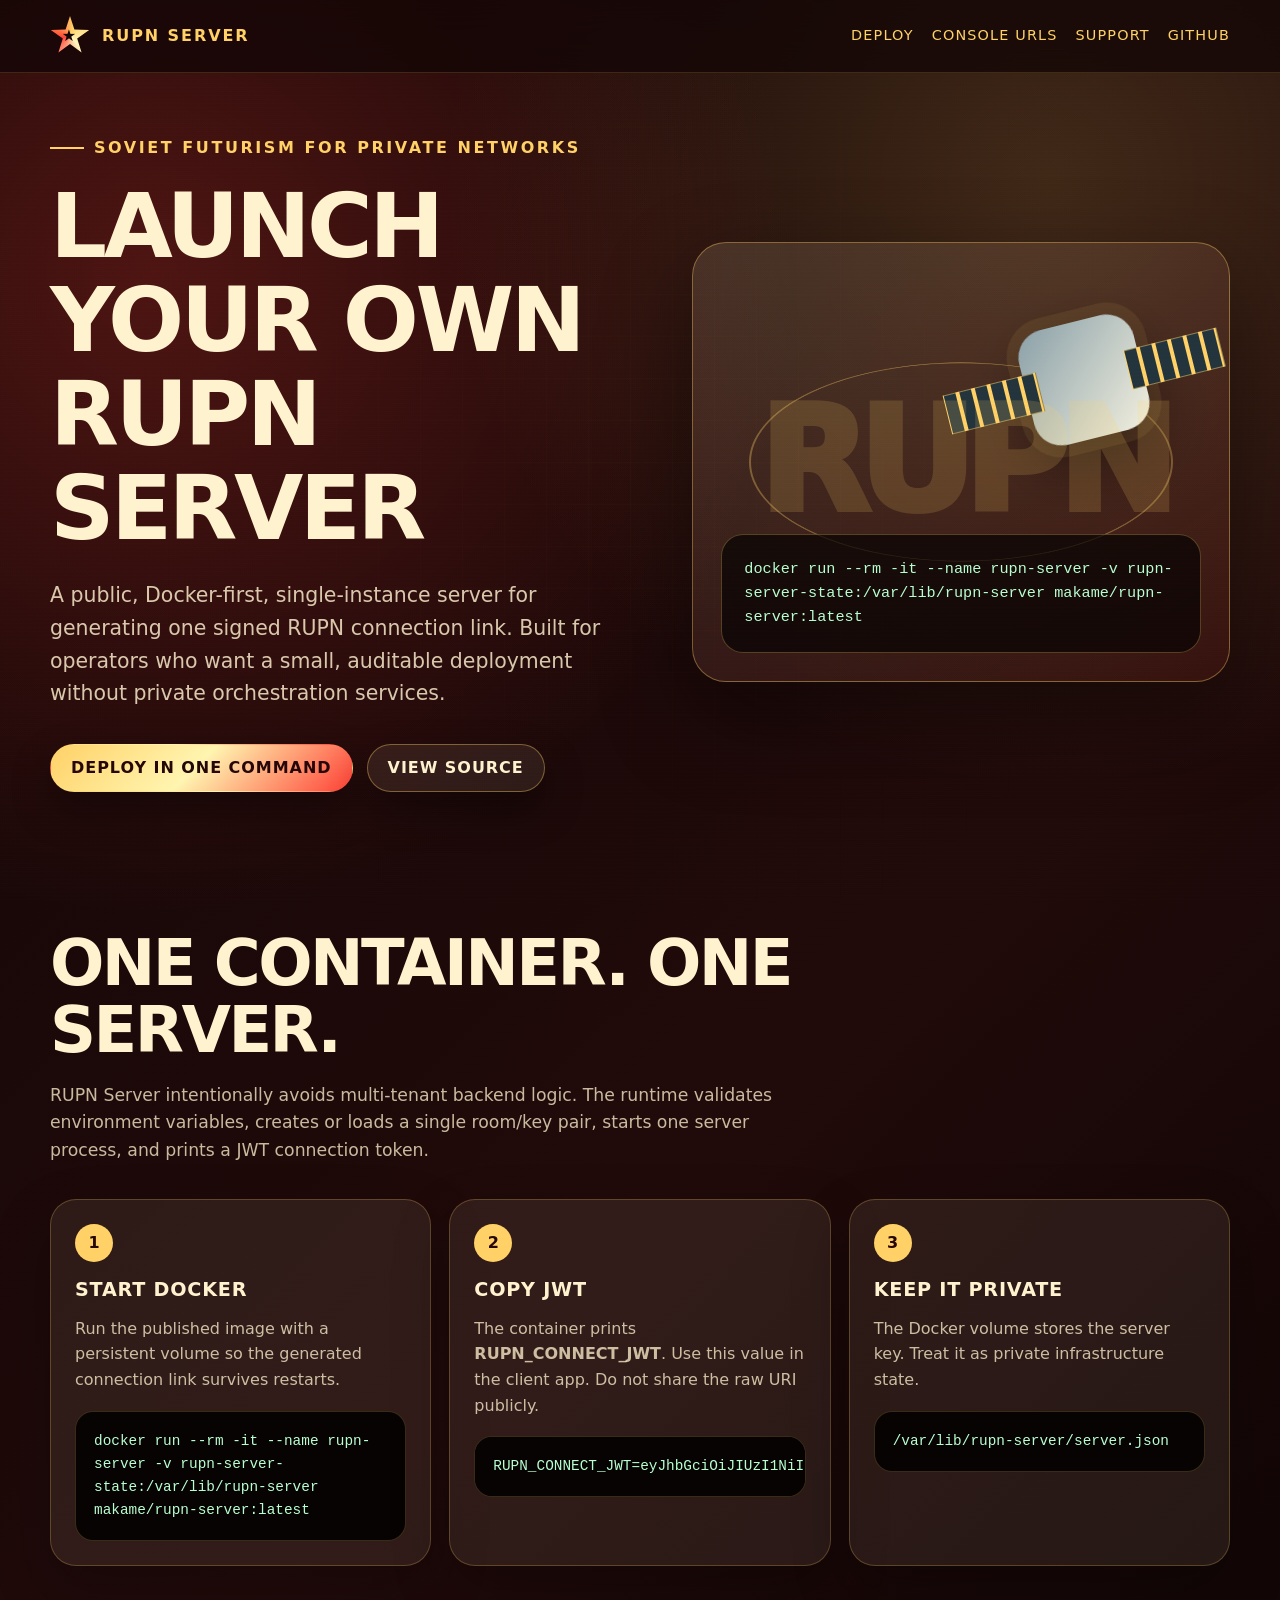
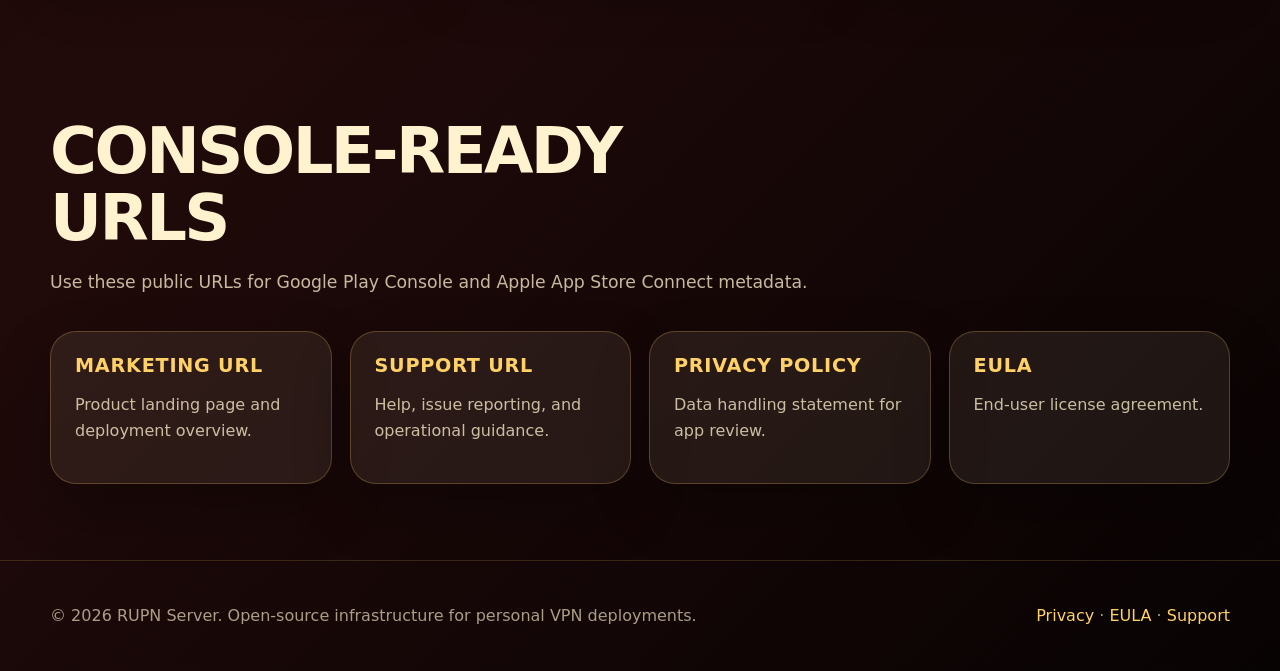
==== docs/index.html @ a25863ec "feat: add github pages landing site" ====
<!doctype html>
<html lang="en">
  <head>
    <meta charset="utf-8">
    <meta name="viewport" content="width=device-width, initial-scale=1">
    <title>RUPN Server — Personal VPN Infrastructure</title>
    <meta name="description" content="Run a single-instance RUPN server in Docker and generate a signed connection link for your client app.">
    <link rel="canonical" href="https://makamekm.github.io/ruvpn-server/">
    <link rel="stylesheet" href="./assets/styles.css">
  </head>
  <body>
    <header class="nav">
      <div class="container nav-inner">
        <a class="brand" href="./" aria-label="RUPN Server home"><span class="emblem">★</span><span>RUPN Server</span></a>
        <nav class="nav-links" aria-label="Primary navigation">
          <a href="#deploy">Deploy</a>
          <a href="#docs">Console URLs</a>
          <a href="./support/">Support</a>
          <a href="https://github.com/makamekm/ruvpn-server">GitHub</a>
        </nav>
      </div>
    </header>

    <main>
      <section class="hero">
        <div class="container hero-grid">
          <div>
            <div class="kicker">Soviet futurism for private networks</div>
            <h1>Launch your own RUPN server</h1>
            <p class="lead">A public, Docker-first, single-instance server for generating one signed RUPN connection link. Built for operators who want a small, auditable deployment without private orchestration services.</p>
            <div class="actions">
              <a class="button primary" href="#deploy">Deploy in one command</a>
              <a class="button" href="https://github.com/makamekm/ruvpn-server">View source</a>
            </div>
          </div>
          <div class="orbit-card" aria-label="Soviet futurist satellite illustration">
            <div class="satellite" aria-hidden="true"></div>
            <code class="terminal">docker run --rm -it --name rupn-server -v rupn-server-state:/var/lib/rupn-server makame/rupn-server:latest</code>
          </div>
        </div>
      </section>

      <section class="section" id="deploy">
        <div class="container">
          <div class="section-header">
            <h2>One container. One server.</h2>
            <p>RUPN Server intentionally avoids multi-tenant backend logic. The runtime validates environment variables, creates or loads a single room/key pair, starts one server process, and prints a JWT connection token.</p>
          </div>
          <div class="cards">
            <article class="card">
              <span class="card-number">1</span>
              <h3>Start Docker</h3>
              <p>Run the published image with a persistent volume so the generated connection link survives restarts.</p>
              <code class="command">docker run --rm -it --name rupn-server -v rupn-server-state:/var/lib/rupn-server makame/rupn-server:latest</code>
            </article>
            <article class="card">
              <span class="card-number">2</span>
              <h3>Copy JWT</h3>
              <p>The container prints <strong>RUPN_CONNECT_JWT</strong>. Use this value in the client app. Do not share the raw URI publicly.</p>
              <code class="command">RUPN_CONNECT_JWT=eyJhbGciOiJIUzI1NiIs...</code>
            </article>
            <article class="card">
              <span class="card-number">3</span>
              <h3>Keep it private</h3>
              <p>The Docker volume stores the server key. Treat it as private infrastructure state.</p>
              <code class="command">/var/lib/rupn-server/server.json</code>
            </article>
          </div>
        </div>
      </section>

      <section class="section" id="docs">
        <div class="container">
          <div class="section-header">
            <h2>Console-ready URLs</h2>
            <p>Use these public URLs for Google Play Console and Apple App Store Connect metadata.</p>
          </div>
          <div class="doc-grid">
            <a class="doc-card" href="./">
              <h3>Marketing URL</h3>
              <p>Product landing page and deployment overview.</p>
            </a>
            <a class="doc-card" href="./support/">
              <h3>Support URL</h3>
              <p>Help, issue reporting, and operational guidance.</p>
            </a>
            <a class="doc-card" href="./privacy/">
              <h3>Privacy Policy</h3>
              <p>Data handling statement for app review.</p>
            </a>
            <a class="doc-card" href="./eula/">
              <h3>EULA</h3>
              <p>End-user license agreement.</p>
            </a>
          </div>
        </div>
      </section>
    </main>

    <footer class="footer">
      <div class="container footer-inner">
        <span>© 2026 RUPN Server. Open-source infrastructure for personal VPN deployments.</span>
        <span><a href="./privacy/">Privacy</a> · <a href="./eula/">EULA</a> · <a href="./support/">Support</a></span>
      </div>
    </footer>
  </body>
</html>
---- docs/assets/styles.css ----
:root {
  --bg: #130606;
  --bg-2: #210a0a;
  --red: #d7261e;
  --red-2: #ff4136;
  --gold: #ffd166;
  --cream: #fff2cf;
  --steel: #8aa0a8;
  --dark-steel: #263238;
  --panel: rgba(255, 242, 207, 0.08);
  --panel-strong: rgba(255, 242, 207, 0.14);
  --border: rgba(255, 209, 102, 0.38);
  --shadow: rgba(0, 0, 0, 0.38);
  --max: 1180px;
  color-scheme: dark;
}

* {
  box-sizing: border-box;
}

html {
  scroll-behavior: smooth;
}

body {
  margin: 0;
  min-height: 100vh;
  background:
    radial-gradient(circle at 12% 12%, rgba(255, 65, 54, 0.24), transparent 28%),
    radial-gradient(circle at 82% 8%, rgba(255, 209, 102, 0.16), transparent 26%),
    linear-gradient(135deg, var(--bg), var(--bg-2) 52%, #080303);
  color: var(--cream);
  font-family: Inter, ui-sans-serif, system-ui, -apple-system, BlinkMacSystemFont, "Segoe UI", sans-serif;
  line-height: 1.6;
  overflow-x: hidden;
}

body::before {
  content: "";
  position: fixed;
  inset: 0;
  pointer-events: none;
  opacity: 0.28;
  background-image:
    linear-gradient(rgba(255, 209, 102, 0.08) 1px, transparent 1px),
    linear-gradient(90deg, rgba(255, 209, 102, 0.08) 1px, transparent 1px);
  background-size: 42px 42px;
  mask-image: radial-gradient(circle at center, black, transparent 78%);
}

body::after {
  content: "";
  position: fixed;
  inset: 0;
  pointer-events: none;
  background: repeating-linear-gradient(0deg, rgba(255, 255, 255, 0.035), rgba(255, 255, 255, 0.035) 1px, transparent 1px, transparent 4px);
  mix-blend-mode: overlay;
  opacity: 0.22;
}

a {
  color: var(--gold);
  text-decoration: none;
}

a:hover {
  color: var(--cream);
}

.container {
  width: min(100% - 32px, var(--max));
  margin: 0 auto;
}

.nav {
  position: sticky;
  top: 0;
  z-index: 10;
  backdrop-filter: blur(18px);
  background: rgba(19, 6, 6, 0.76);
  border-bottom: 1px solid rgba(255, 209, 102, 0.16);
}

.nav-inner {
  min-height: 72px;
  display: flex;
  align-items: center;
  justify-content: space-between;
  gap: 24px;
}

.brand {
  display: inline-flex;
  align-items: center;
  gap: 12px;
  font-weight: 900;
  letter-spacing: 0.12em;
  text-transform: uppercase;
}

.emblem {
  width: 40px;
  height: 40px;
  display: grid;
  place-items: center;
  color: var(--bg);
  background: conic-gradient(from 18deg, var(--gold), #fff7bf, var(--red-2), var(--gold));
  clip-path: polygon(50% 0%, 61% 34%, 98% 35%, 68% 56%, 79% 91%, 50% 70%, 21% 91%, 32% 56%, 2% 35%, 39% 34%);
  filter: drop-shadow(0 10px 22px rgba(255, 65, 54, 0.3));
}

.nav-links {
  display: flex;
  align-items: center;
  gap: 18px;
  font-size: 0.9rem;
  text-transform: uppercase;
  letter-spacing: 0.08em;
}

.hero {
  position: relative;
  padding: 58px 0 62px;
}

.hero-grid {
  display: grid;
  grid-template-columns: minmax(0, 1.05fr) minmax(320px, 0.95fr);
  gap: 48px;
  align-items: center;
}

.kicker {
  display: inline-flex;
  align-items: center;
  gap: 10px;
  margin-bottom: 18px;
  color: var(--gold);
  font-weight: 800;
  letter-spacing: 0.16em;
  text-transform: uppercase;
}

.kicker::before {
  content: "";
  width: 34px;
  height: 2px;
  background: var(--gold);
}

h1,
h2,
h3 {
  margin: 0;
  line-height: 1.05;
  letter-spacing: -0.04em;
}

h1 {
  max-width: 760px;
  font-size: clamp(3rem, 7vw, 6.4rem);
  text-transform: uppercase;
}

h2 {
  font-size: clamp(2.1rem, 5vw, 4.2rem);
  text-transform: uppercase;
}

h3 {
  font-size: 1.2rem;
  text-transform: uppercase;
  letter-spacing: 0.04em;
}

.lead {
  max-width: 680px;
  margin: 24px 0 0;
  color: rgba(255, 242, 207, 0.82);
  font-size: clamp(1.05rem, 2vw, 1.28rem);
}

.actions {
  display: flex;
  flex-wrap: wrap;
  gap: 14px;
  margin-top: 34px;
}

.button {
  display: inline-flex;
  align-items: center;
  justify-content: center;
  min-height: 48px;
  padding: 0 20px;
  border: 1px solid var(--border);
  border-radius: 999px;
  color: var(--cream);
  background: rgba(255, 242, 207, 0.08);
  box-shadow: 0 18px 38px var(--shadow);
  font-weight: 800;
  letter-spacing: 0.06em;
  text-transform: uppercase;
}

.button.primary {
  color: #240706;
  background: linear-gradient(135deg, var(--gold), #fff5b0 48%, var(--red-2));
  border-color: transparent;
}

.button:hover {
  transform: translateY(-2px);
}

.orbit-card {
  position: relative;
  min-height: 440px;
  border: 1px solid var(--border);
  border-radius: 34px;
  background: linear-gradient(145deg, rgba(255, 242, 207, 0.12), rgba(255, 65, 54, 0.08));
  box-shadow: 0 36px 90px rgba(0, 0, 0, 0.42);
  overflow: hidden;
}

.orbit-card::before {
  content: "";
  position: absolute;
  width: 420px;
  height: 420px;
  left: 50%;
  top: 50%;
  border: 2px solid rgba(255, 209, 102, 0.34);
  border-radius: 50%;
  transform: translate(-50%, -50%) rotateX(62deg);
}

.orbit-card::after {
  content: "RUPN";
  position: absolute;
  left: 50%;
  top: 50%;
  transform: translate(-50%, -50%);
  color: rgba(255, 209, 102, 0.16);
  font-size: clamp(5rem, 12vw, 9rem);
  font-weight: 1000;
  letter-spacing: -0.08em;
}

.satellite {
  position: absolute;
  width: 118px;
  height: 118px;
  right: 16%;
  top: 18%;
  border-radius: 28px;
  background: linear-gradient(135deg, var(--steel), #f3f0df);
  box-shadow: 0 0 0 12px rgba(255, 209, 102, 0.08), 0 24px 60px rgba(0, 0, 0, 0.45);
  transform: rotate(-14deg);
}

.satellite::before,
.satellite::after {
  content: "";
  position: absolute;
  top: 40px;
  width: 94px;
  height: 38px;
  background: repeating-linear-gradient(90deg, #24343d 0 12px, #ffd166 12px 16px);
  border: 1px solid rgba(255, 209, 102, 0.5);
}

.satellite::before {
  right: 104px;
}

.satellite::after {
  left: 104px;
}

.terminal {
  position: absolute;
  left: 28px;
  right: 28px;
  bottom: 28px;
  padding: 22px;
  border: 1px solid rgba(255, 209, 102, 0.28);
  border-radius: 22px;
  background: rgba(8, 3, 3, 0.72);
  font-family: "SFMono-Regular", Consolas, "Liberation Mono", monospace;
  color: #b8ffcf;
  font-size: 0.95rem;
}

.section {
  padding: 76px 0;
}

.section-header {
  max-width: 760px;
  margin-bottom: 34px;
}

.section-header p {
  color: rgba(255, 242, 207, 0.76);
  font-size: 1.08rem;
}

.cards {
  display: grid;
  grid-template-columns: repeat(3, minmax(0, 1fr));
  gap: 18px;
}

.card,
.doc-card,
.policy-page {
  border: 1px solid rgba(255, 209, 102, 0.24);
  border-radius: 26px;
  background: var(--panel);
  box-shadow: 0 24px 58px rgba(0, 0, 0, 0.24);
}

.card,
.doc-card {
  padding: 24px;
}

.card p,
.doc-card p,
.policy-page p,
.policy-page li {
  color: rgba(255, 242, 207, 0.76);
}

.card-number {
  display: inline-grid;
  place-items: center;
  width: 38px;
  height: 38px;
  margin-bottom: 18px;
  border-radius: 50%;
  color: #260807;
  background: var(--gold);
  font-weight: 900;
}

.command {
  display: block;
  margin-top: 18px;
  padding: 18px;
  border-radius: 18px;
  overflow-x: auto;
  color: #b8ffcf;
  background: #070303;
  border: 1px solid rgba(255, 209, 102, 0.2);
  font-size: 0.9rem;
}

.doc-grid {
  display: grid;
  grid-template-columns: repeat(4, minmax(0, 1fr));
  gap: 18px;
}

.footer {
  padding: 42px 0;
  border-top: 1px solid rgba(255, 209, 102, 0.16);
  color: rgba(255, 242, 207, 0.64);
}

.footer-inner {
  display: flex;
  justify-content: space-between;
  gap: 24px;
  flex-wrap: wrap;
}

.policy-page {
  margin: 72px auto;
  padding: clamp(24px, 5vw, 54px);
  max-width: 920px;
}

.policy-page h1 {
  font-size: clamp(2.2rem, 6vw, 4.6rem);
}

.policy-page h2 {
  margin-top: 36px;
  font-size: 1.35rem;
  letter-spacing: 0.02em;
}

.policy-page .updated {
  color: var(--gold);
  font-weight: 800;
  text-transform: uppercase;
  letter-spacing: 0.08em;
}

@media (max-width: 900px) {
  .hero-grid,
  .cards,
  .doc-grid {
    grid-template-columns: 1fr;
  }

  .orbit-card {
    min-height: 390px;
  }

  .nav-inner {
    align-items: flex-start;
    flex-direction: column;
    padding: 18px 0;
  }

  .nav-links {
    flex-wrap: wrap;
  }
}

@media (max-width: 560px) {
  .container {
    width: min(100% - 22px, var(--max));
  }

  .hero {
    padding-top: 54px;
  }

  .nav-links {
    gap: 12px;
    font-size: 0.78rem;
  }

  .button {
    width: 100%;
  }

  .satellite {
    right: 12%;
    transform: scale(0.75) rotate(-14deg);
  }

  .terminal {
    left: 16px;
    right: 16px;
    bottom: 16px;
    font-size: 0.76rem;
  }
}
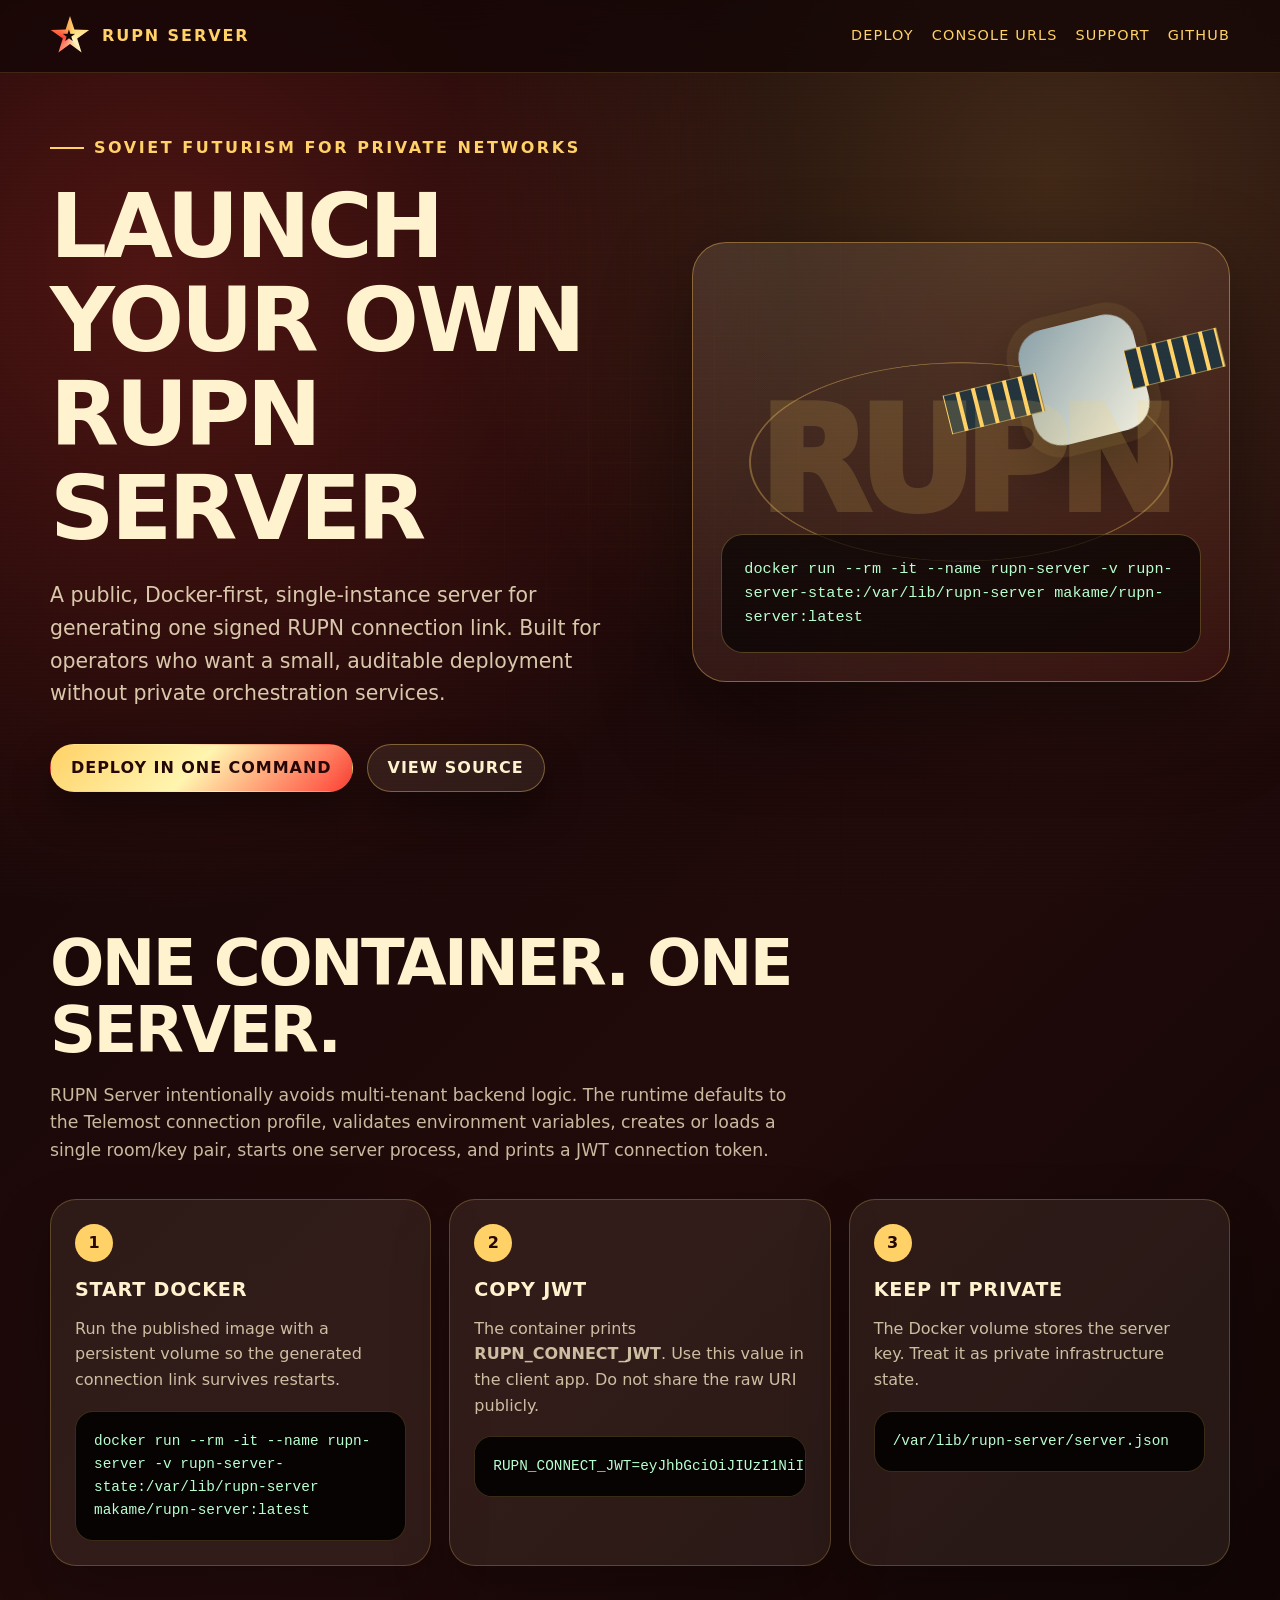
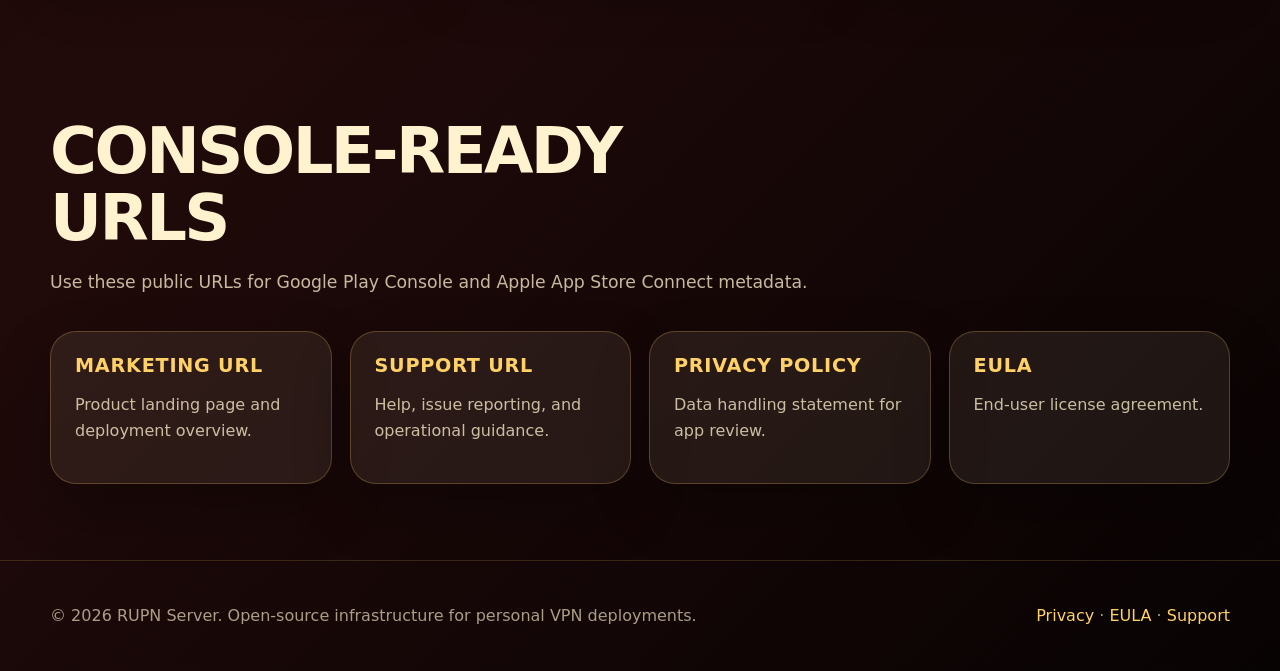
==== commit 518eaad5: "Document telemost as default connection type" ====
--- a/docs/index.html
+++ b/docs/index.html
@@ -44,7 +44,7 @@
         <div class="container">
           <div class="section-header">
             <h2>One container. One server.</h2>
-            <p>RUPN Server intentionally avoids multi-tenant backend logic. The runtime validates environment variables, creates or loads a single room/key pair, starts one server process, and prints a JWT connection token.</p>
+            <p>RUPN Server intentionally avoids multi-tenant backend logic. The runtime defaults to the Telemost connection profile, validates environment variables, creates or loads a single room/key pair, starts one server process, and prints a JWT connection token.</p>
           </div>
           <div class="cards">
             <article class="card">
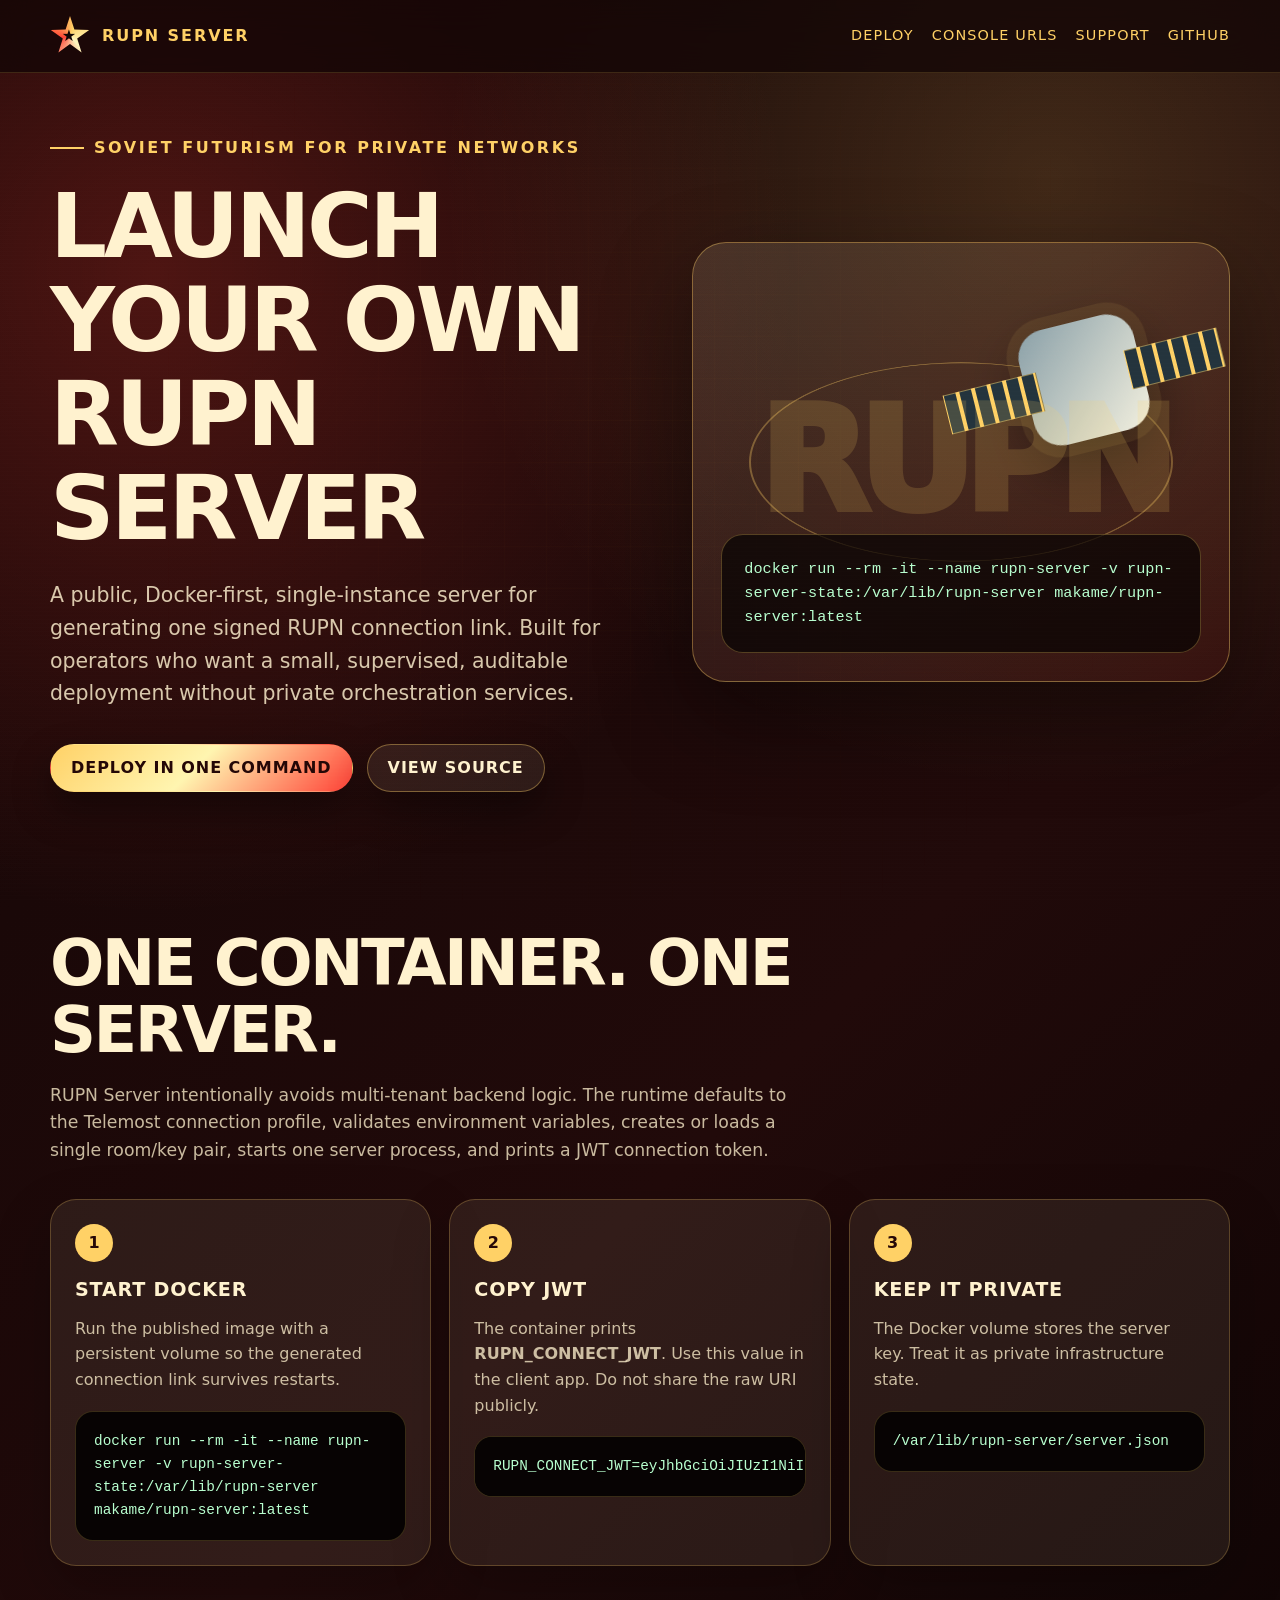
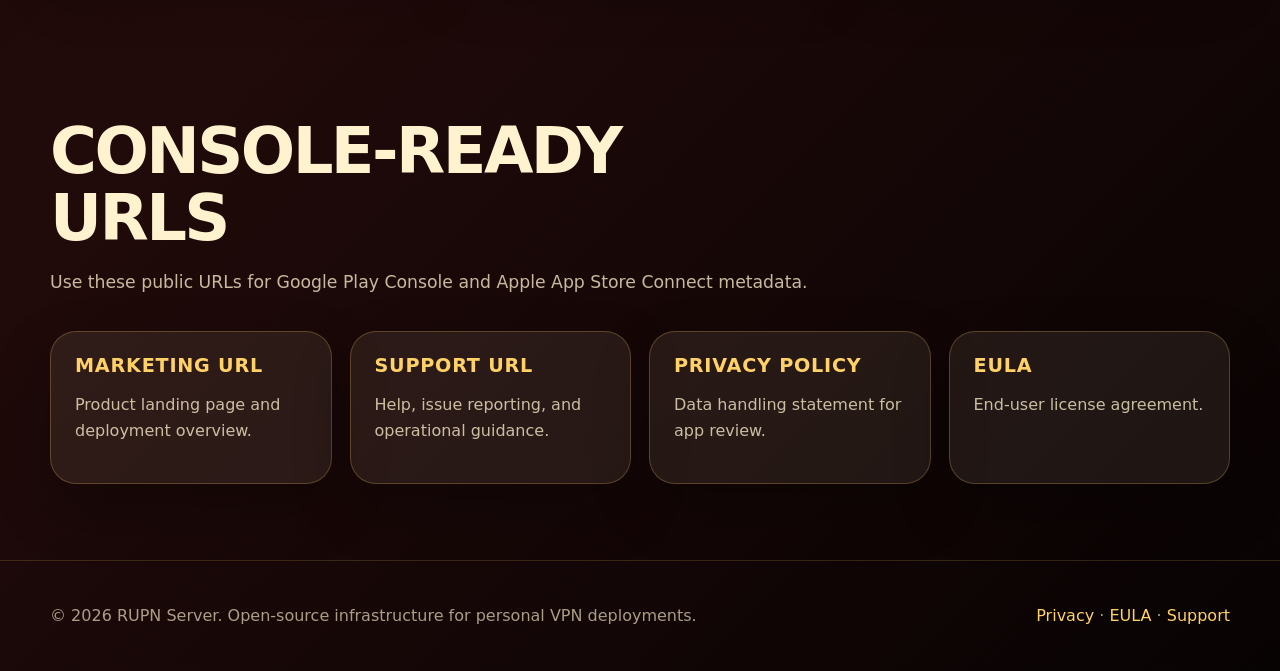
==== commit 5f28b182: "feat: supervise single-node server process" ====
--- a/docs/index.html
+++ b/docs/index.html
@@ -27,7 +27,7 @@
           <div>
             <div class="kicker">Soviet futurism for private networks</div>
             <h1>Launch your own RUPN server</h1>
-            <p class="lead">A public, Docker-first, single-instance server for generating one signed RUPN connection link. Built for operators who want a small, auditable deployment without private orchestration services.</p>
+            <p class="lead">A public, Docker-first, single-instance server for generating one signed RUPN connection link. Built for operators who want a small, supervised, auditable deployment without private orchestration services.</p>
             <div class="actions">
               <a class="button primary" href="#deploy">Deploy in one command</a>
               <a class="button" href="https://github.com/makamekm/ruvpn-server">View source</a>
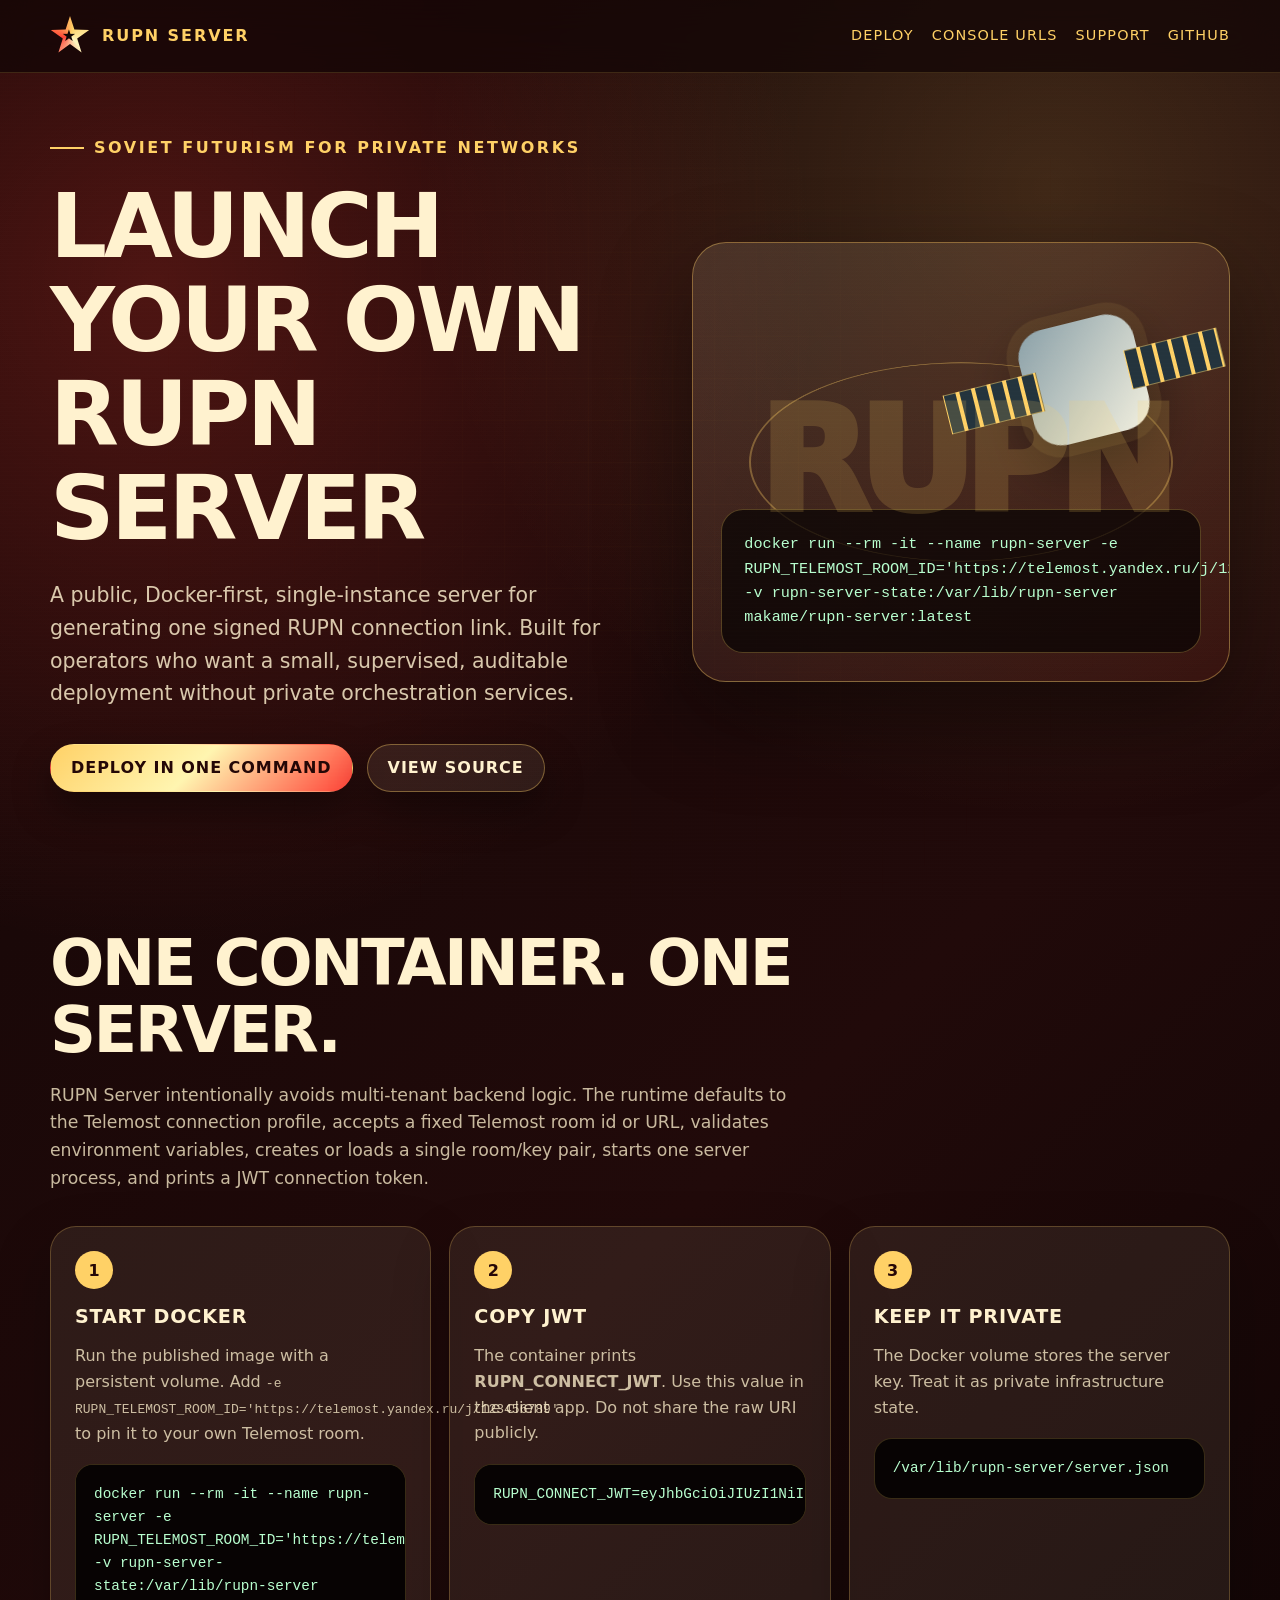
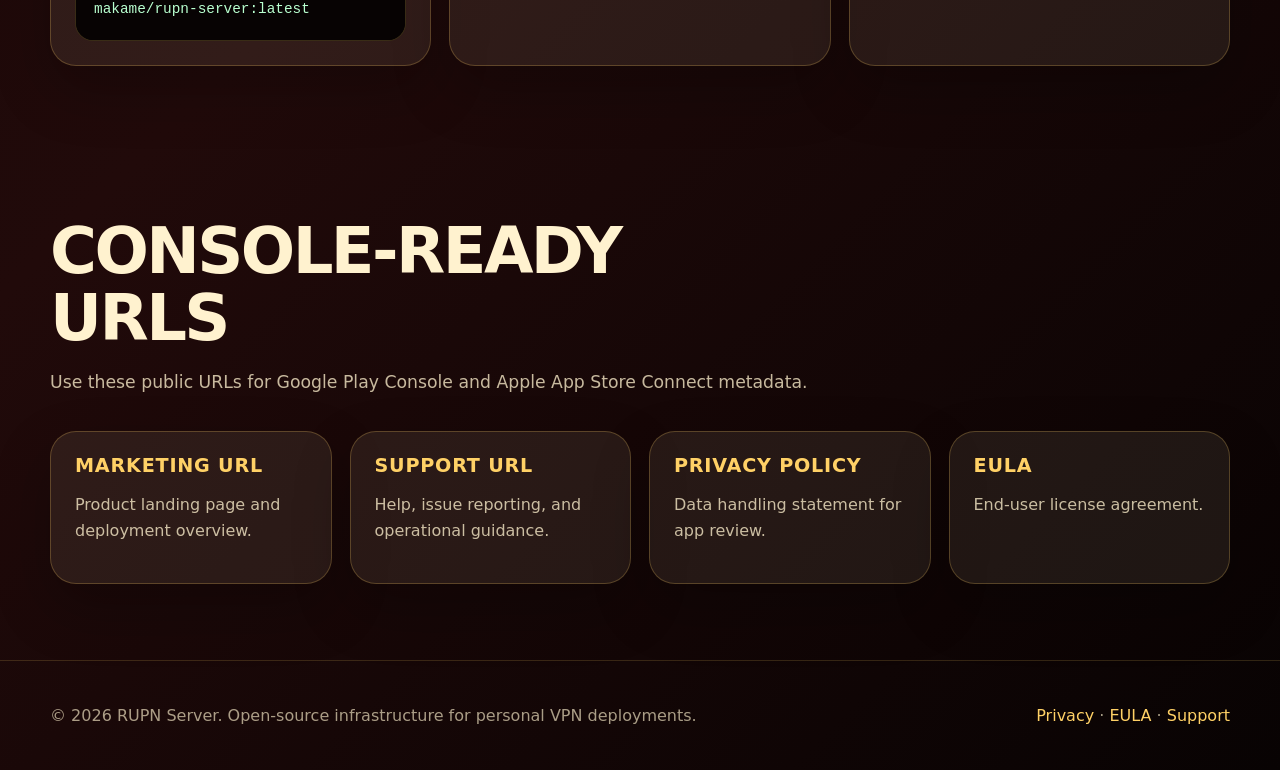
==== commit d3e92e21: "Sync public server runtime with Telemost VP8 recovery contract" ====
--- a/docs/index.html
+++ b/docs/index.html
@@ -35,7 +35,7 @@
           </div>
           <div class="orbit-card" aria-label="Soviet futurist satellite illustration">
             <div class="satellite" aria-hidden="true"></div>
-            <code class="terminal">docker run --rm -it --name rupn-server -v rupn-server-state:/var/lib/rupn-server makame/rupn-server:latest</code>
+            <code class="terminal">docker run --rm -it --name rupn-server -e RUPN_TELEMOST_ROOM_ID='https://telemost.yandex.ru/j/123456789' -v rupn-server-state:/var/lib/rupn-server makame/rupn-server:latest</code>
           </div>
         </div>
       </section>
@@ -44,14 +44,14 @@
         <div class="container">
           <div class="section-header">
             <h2>One container. One server.</h2>
-            <p>RUPN Server intentionally avoids multi-tenant backend logic. The runtime defaults to the Telemost connection profile, validates environment variables, creates or loads a single room/key pair, starts one server process, and prints a JWT connection token.</p>
+            <p>RUPN Server intentionally avoids multi-tenant backend logic. The runtime defaults to the Telemost connection profile, accepts a fixed Telemost room id or URL, validates environment variables, creates or loads a single room/key pair, starts one server process, and prints a JWT connection token.</p>
           </div>
           <div class="cards">
             <article class="card">
               <span class="card-number">1</span>
               <h3>Start Docker</h3>
-              <p>Run the published image with a persistent volume so the generated connection link survives restarts.</p>
-              <code class="command">docker run --rm -it --name rupn-server -v rupn-server-state:/var/lib/rupn-server makame/rupn-server:latest</code>
+              <p>Run the published image with a persistent volume. Add <code>-e RUPN_TELEMOST_ROOM_ID='https://telemost.yandex.ru/j/123456789'</code> to pin it to your own Telemost room.</p>
+              <code class="command">docker run --rm -it --name rupn-server -e RUPN_TELEMOST_ROOM_ID='https://telemost.yandex.ru/j/123456789' -v rupn-server-state:/var/lib/rupn-server makame/rupn-server:latest</code>
             </article>
             <article class="card">
               <span class="card-number">2</span>
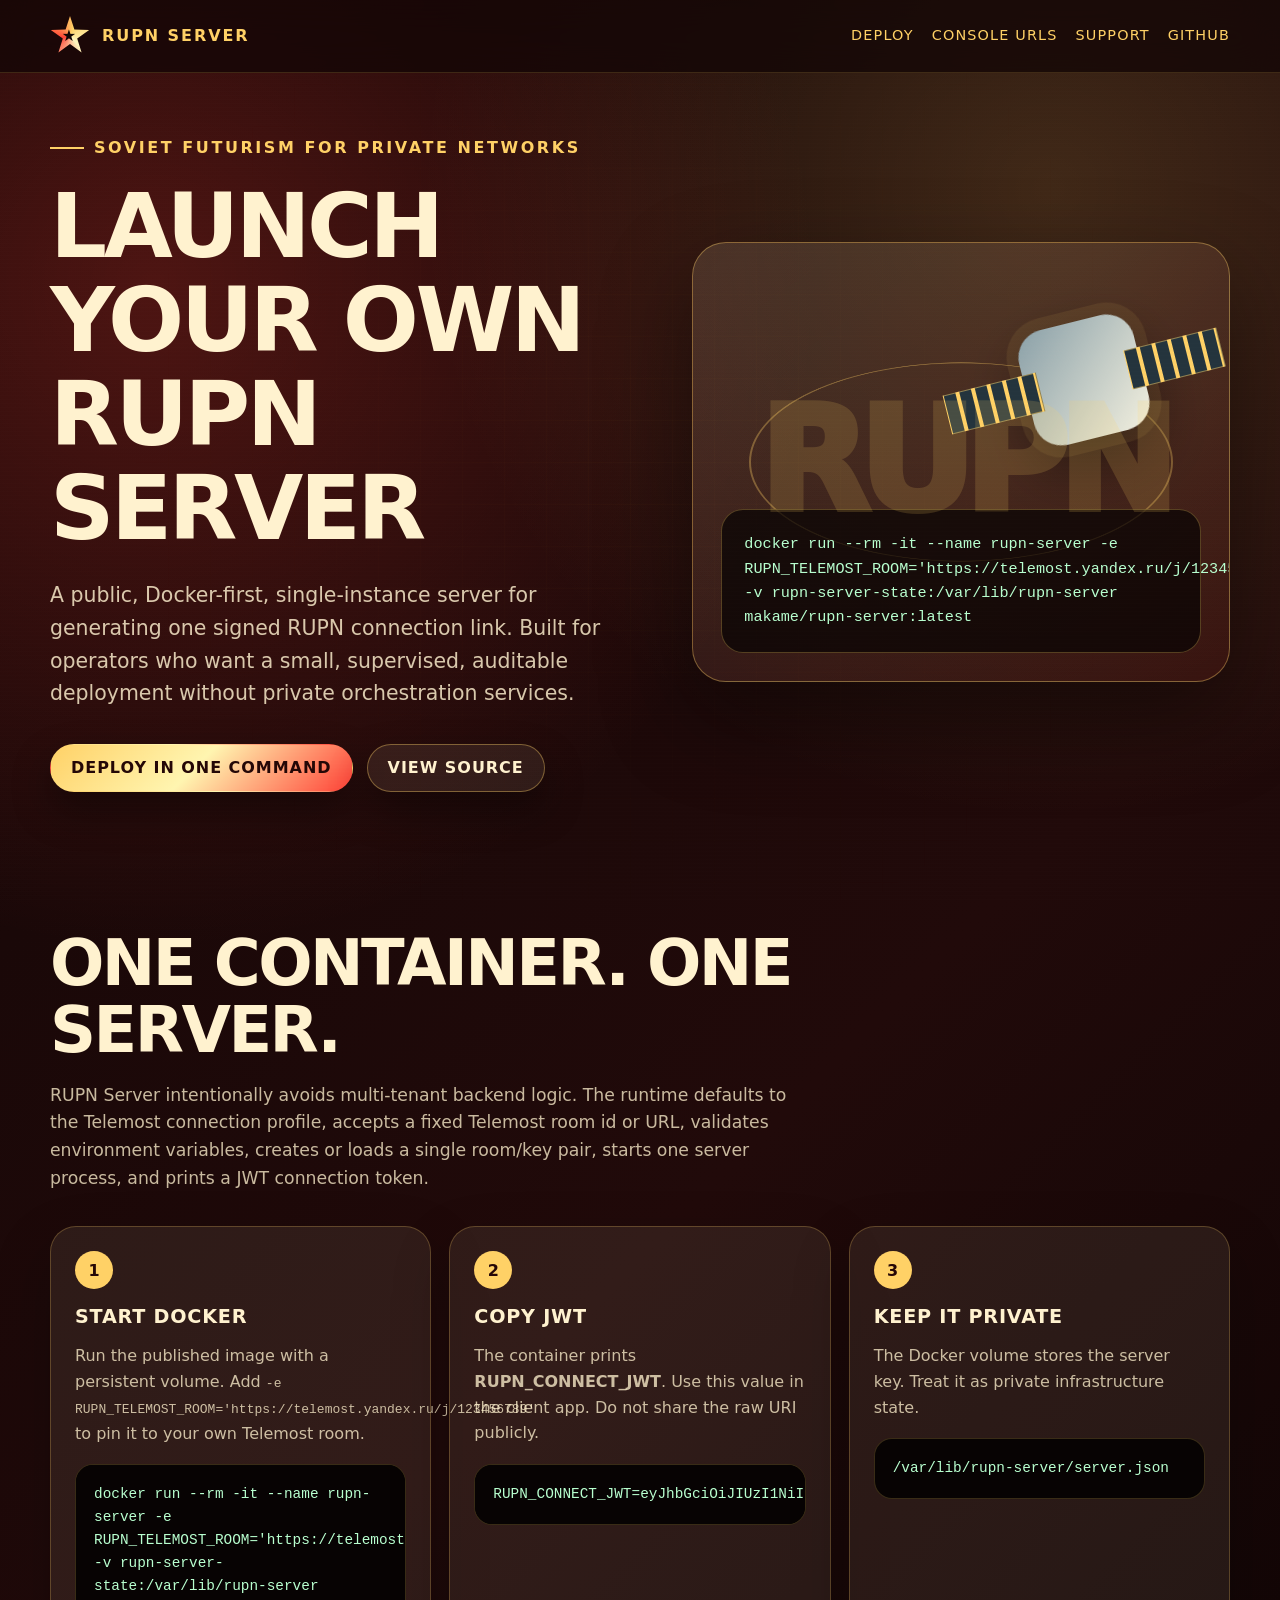
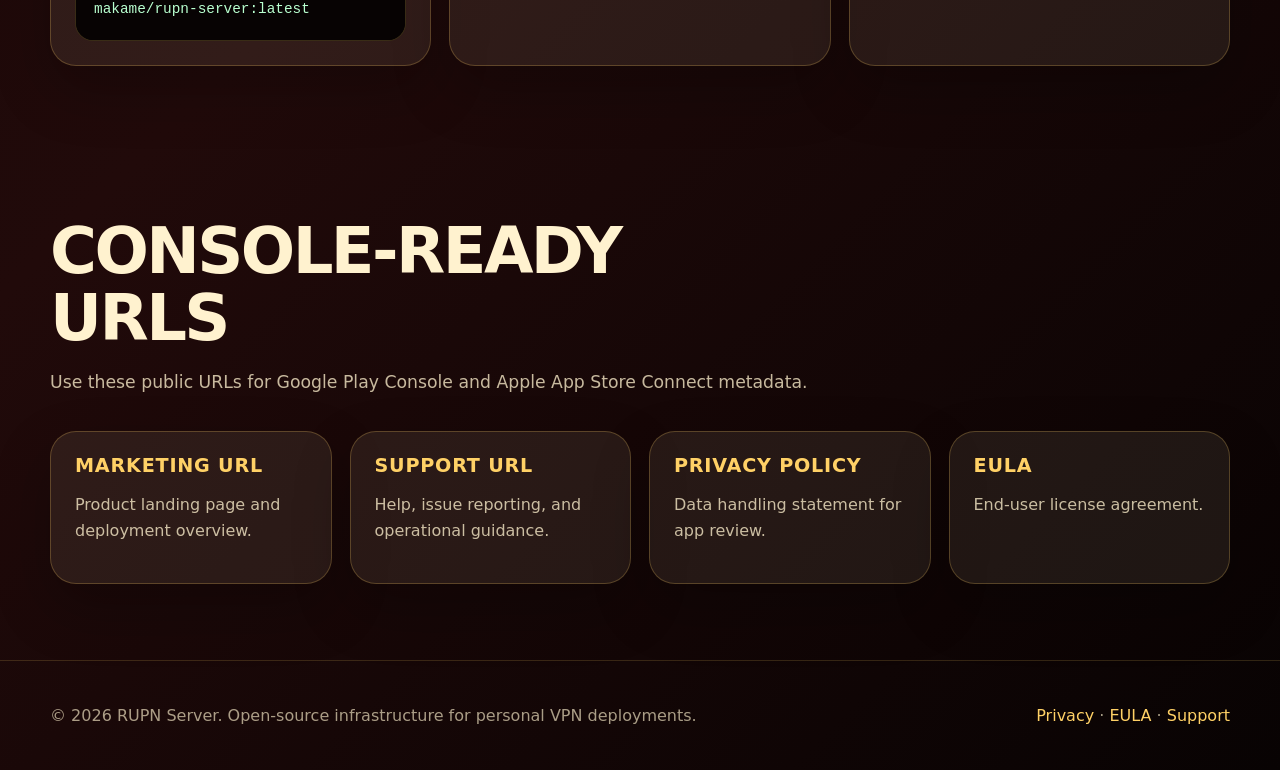
==== commit 13c83fd7: "feat: refresh self-hosted Telemost server" ====
--- a/docs/index.html
+++ b/docs/index.html
@@ -35,7 +35,7 @@
           </div>
           <div class="orbit-card" aria-label="Soviet futurist satellite illustration">
             <div class="satellite" aria-hidden="true"></div>
-            <code class="terminal">docker run --rm -it --name rupn-server -e RUPN_TELEMOST_ROOM_ID='https://telemost.yandex.ru/j/123456789' -v rupn-server-state:/var/lib/rupn-server makame/rupn-server:latest</code>
+            <code class="terminal">docker run --rm -it --name rupn-server -e RUPN_TELEMOST_ROOM='https://telemost.yandex.ru/j/123456789' -v rupn-server-state:/var/lib/rupn-server makame/rupn-server:latest</code>
           </div>
         </div>
       </section>
@@ -50,8 +50,8 @@
             <article class="card">
               <span class="card-number">1</span>
               <h3>Start Docker</h3>
-              <p>Run the published image with a persistent volume. Add <code>-e RUPN_TELEMOST_ROOM_ID='https://telemost.yandex.ru/j/123456789'</code> to pin it to your own Telemost room.</p>
-              <code class="command">docker run --rm -it --name rupn-server -e RUPN_TELEMOST_ROOM_ID='https://telemost.yandex.ru/j/123456789' -v rupn-server-state:/var/lib/rupn-server makame/rupn-server:latest</code>
+              <p>Run the published image with a persistent volume. Add <code>-e RUPN_TELEMOST_ROOM='https://telemost.yandex.ru/j/123456789'</code> to pin it to your own Telemost room.</p>
+              <code class="command">docker run --rm -it --name rupn-server -e RUPN_TELEMOST_ROOM='https://telemost.yandex.ru/j/123456789' -v rupn-server-state:/var/lib/rupn-server makame/rupn-server:latest</code>
             </article>
             <article class="card">
               <span class="card-number">2</span>
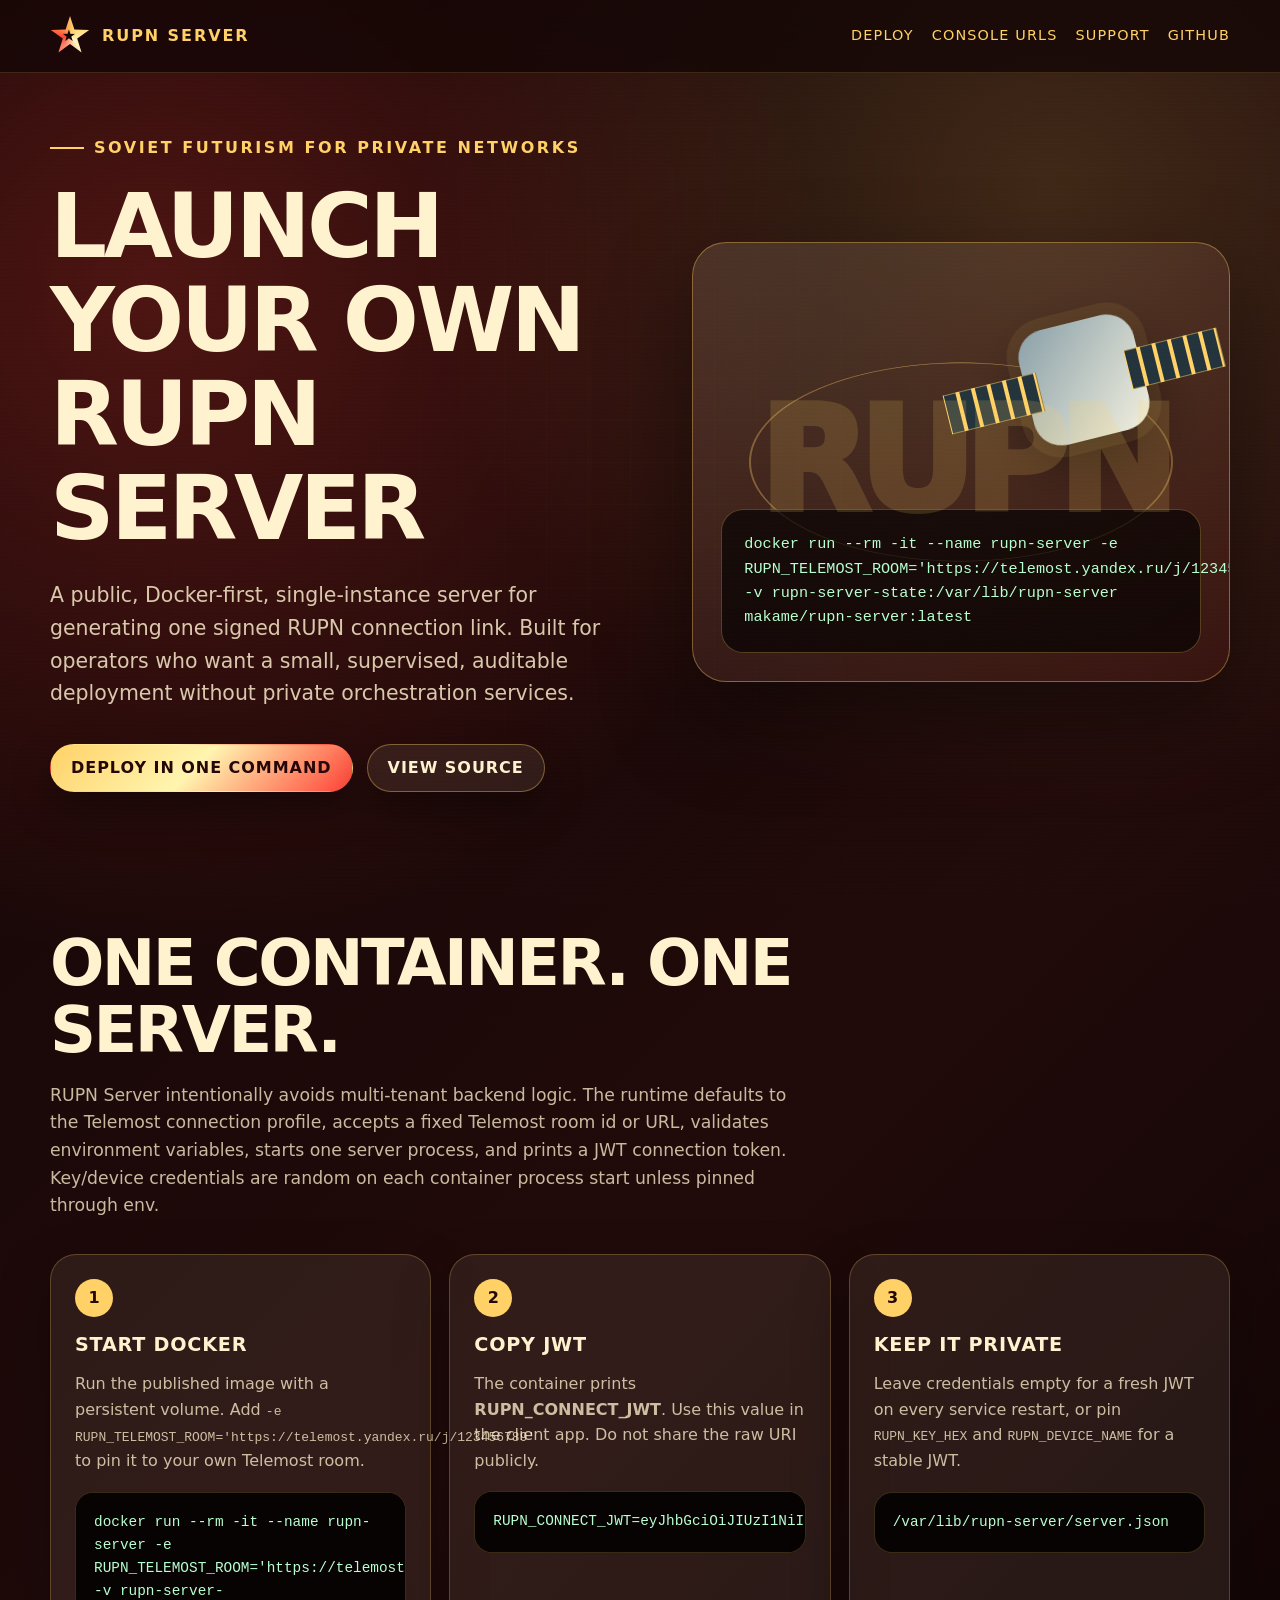
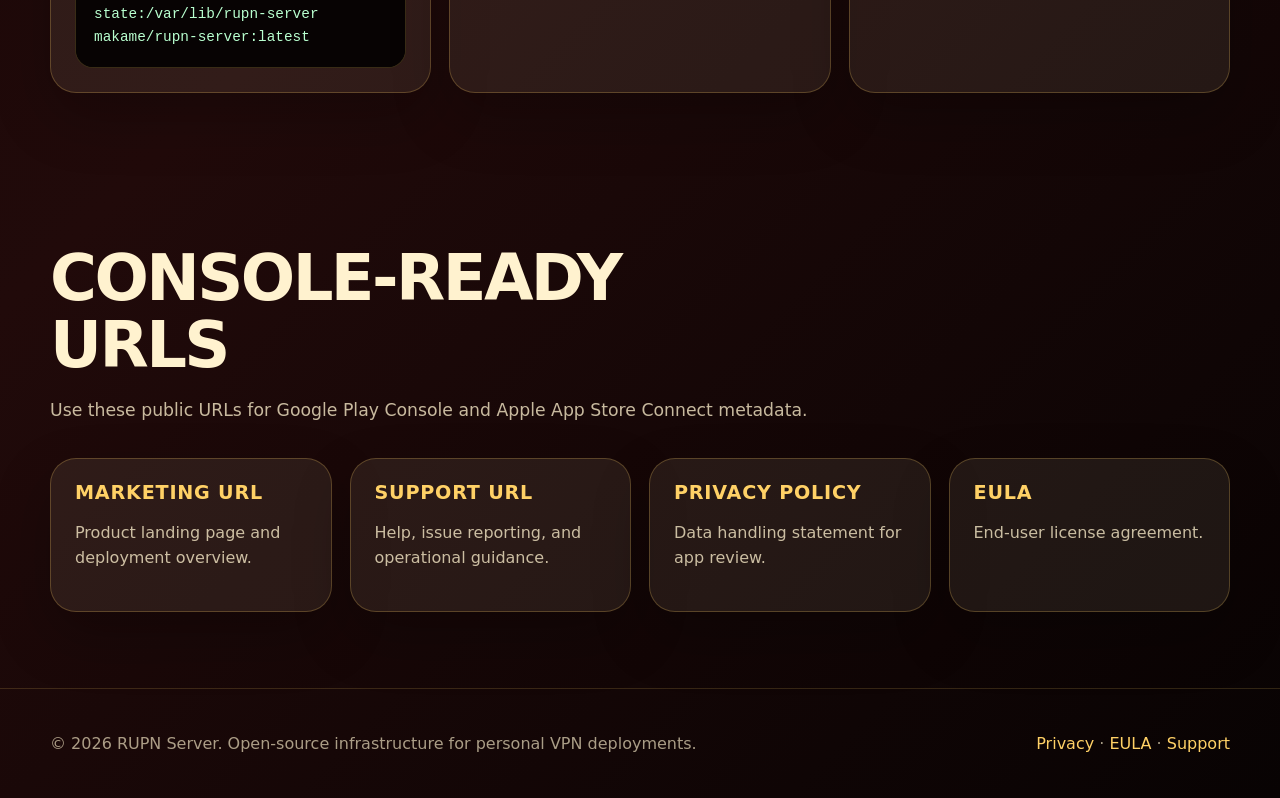
==== commit 3364109c: "Make public server credentials env-pinnable and random by default" ====
--- a/docs/index.html
+++ b/docs/index.html
@@ -44,7 +44,7 @@
         <div class="container">
           <div class="section-header">
             <h2>One container. One server.</h2>
-            <p>RUPN Server intentionally avoids multi-tenant backend logic. The runtime defaults to the Telemost connection profile, accepts a fixed Telemost room id or URL, validates environment variables, creates or loads a single room/key pair, starts one server process, and prints a JWT connection token.</p>
+            <p>RUPN Server intentionally avoids multi-tenant backend logic. The runtime defaults to the Telemost connection profile, accepts a fixed Telemost room id or URL, validates environment variables, starts one server process, and prints a JWT connection token. Key/device credentials are random on each container process start unless pinned through env.</p>
           </div>
           <div class="cards">
             <article class="card">
@@ -62,7 +62,7 @@
             <article class="card">
               <span class="card-number">3</span>
               <h3>Keep it private</h3>
-              <p>The Docker volume stores the server key. Treat it as private infrastructure state.</p>
+              <p>Leave credentials empty for a fresh JWT on every service restart, or pin <code>RUPN_KEY_HEX</code> and <code>RUPN_DEVICE_NAME</code> for a stable JWT.</p>
               <code class="command">/var/lib/rupn-server/server.json</code>
             </article>
           </div>
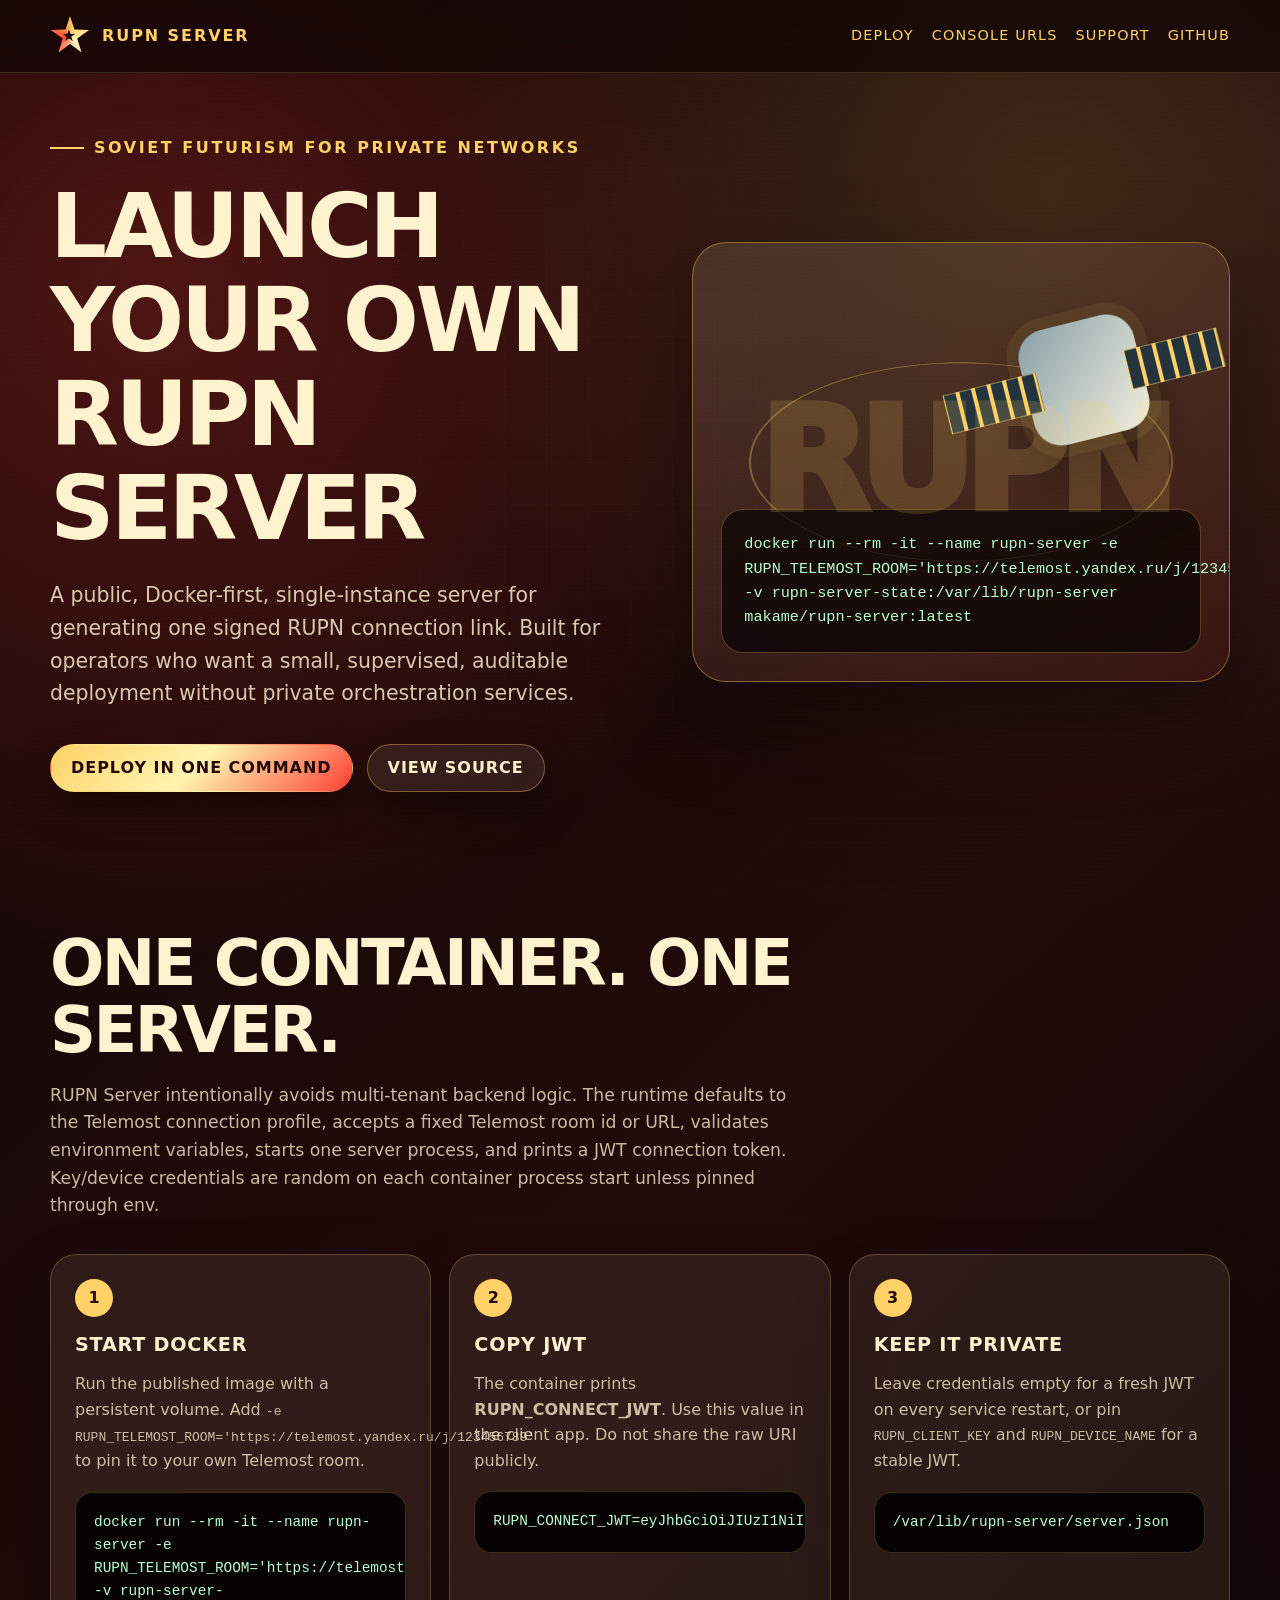
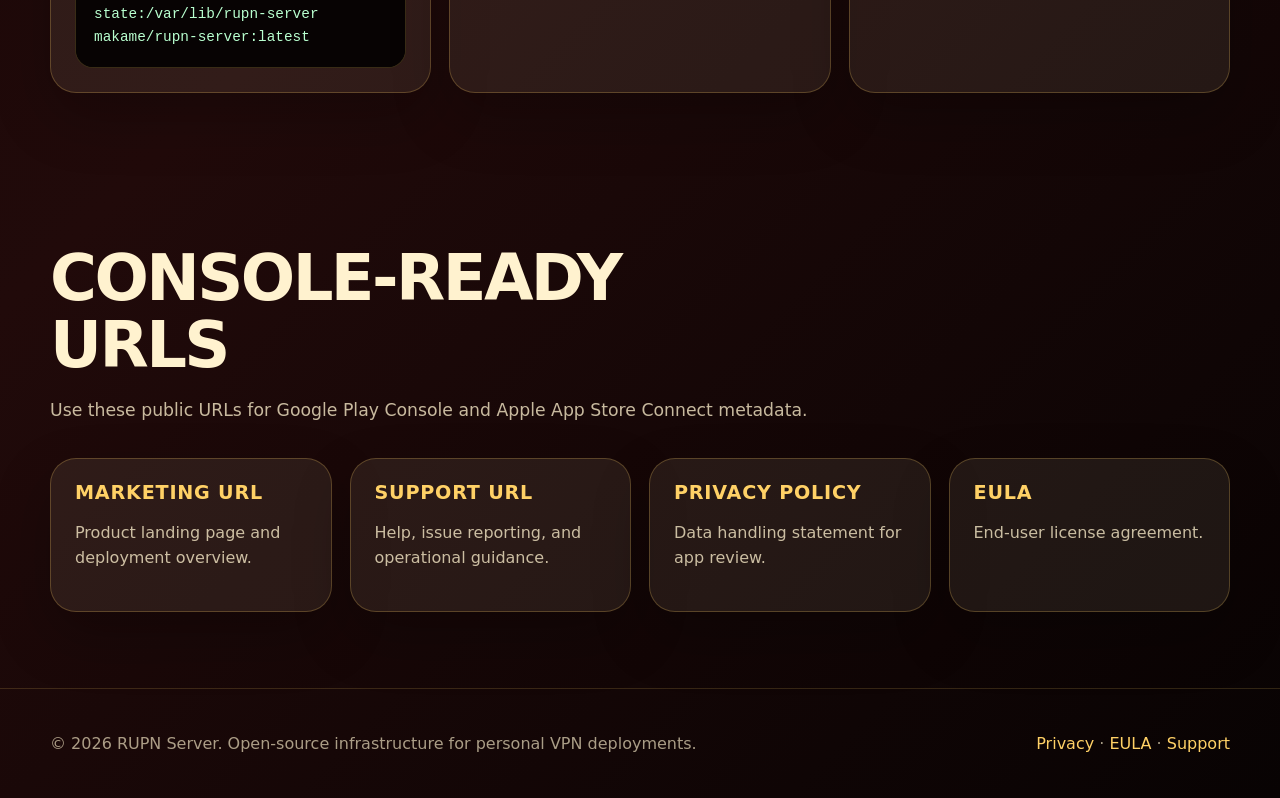
==== commit 77928f12: "feat: configure or rotate server identity" ====
--- a/docs/index.html
+++ b/docs/index.html
@@ -62,7 +62,7 @@
             <article class="card">
               <span class="card-number">3</span>
               <h3>Keep it private</h3>
-              <p>Leave credentials empty for a fresh JWT on every service restart, or pin <code>RUPN_KEY_HEX</code> and <code>RUPN_DEVICE_NAME</code> for a stable JWT.</p>
+              <p>Leave credentials empty for a fresh JWT on every service restart, or pin <code>RUPN_CLIENT_KEY</code> and <code>RUPN_DEVICE_NAME</code> for a stable JWT.</p>
               <code class="command">/var/lib/rupn-server/server.json</code>
             </article>
           </div>
